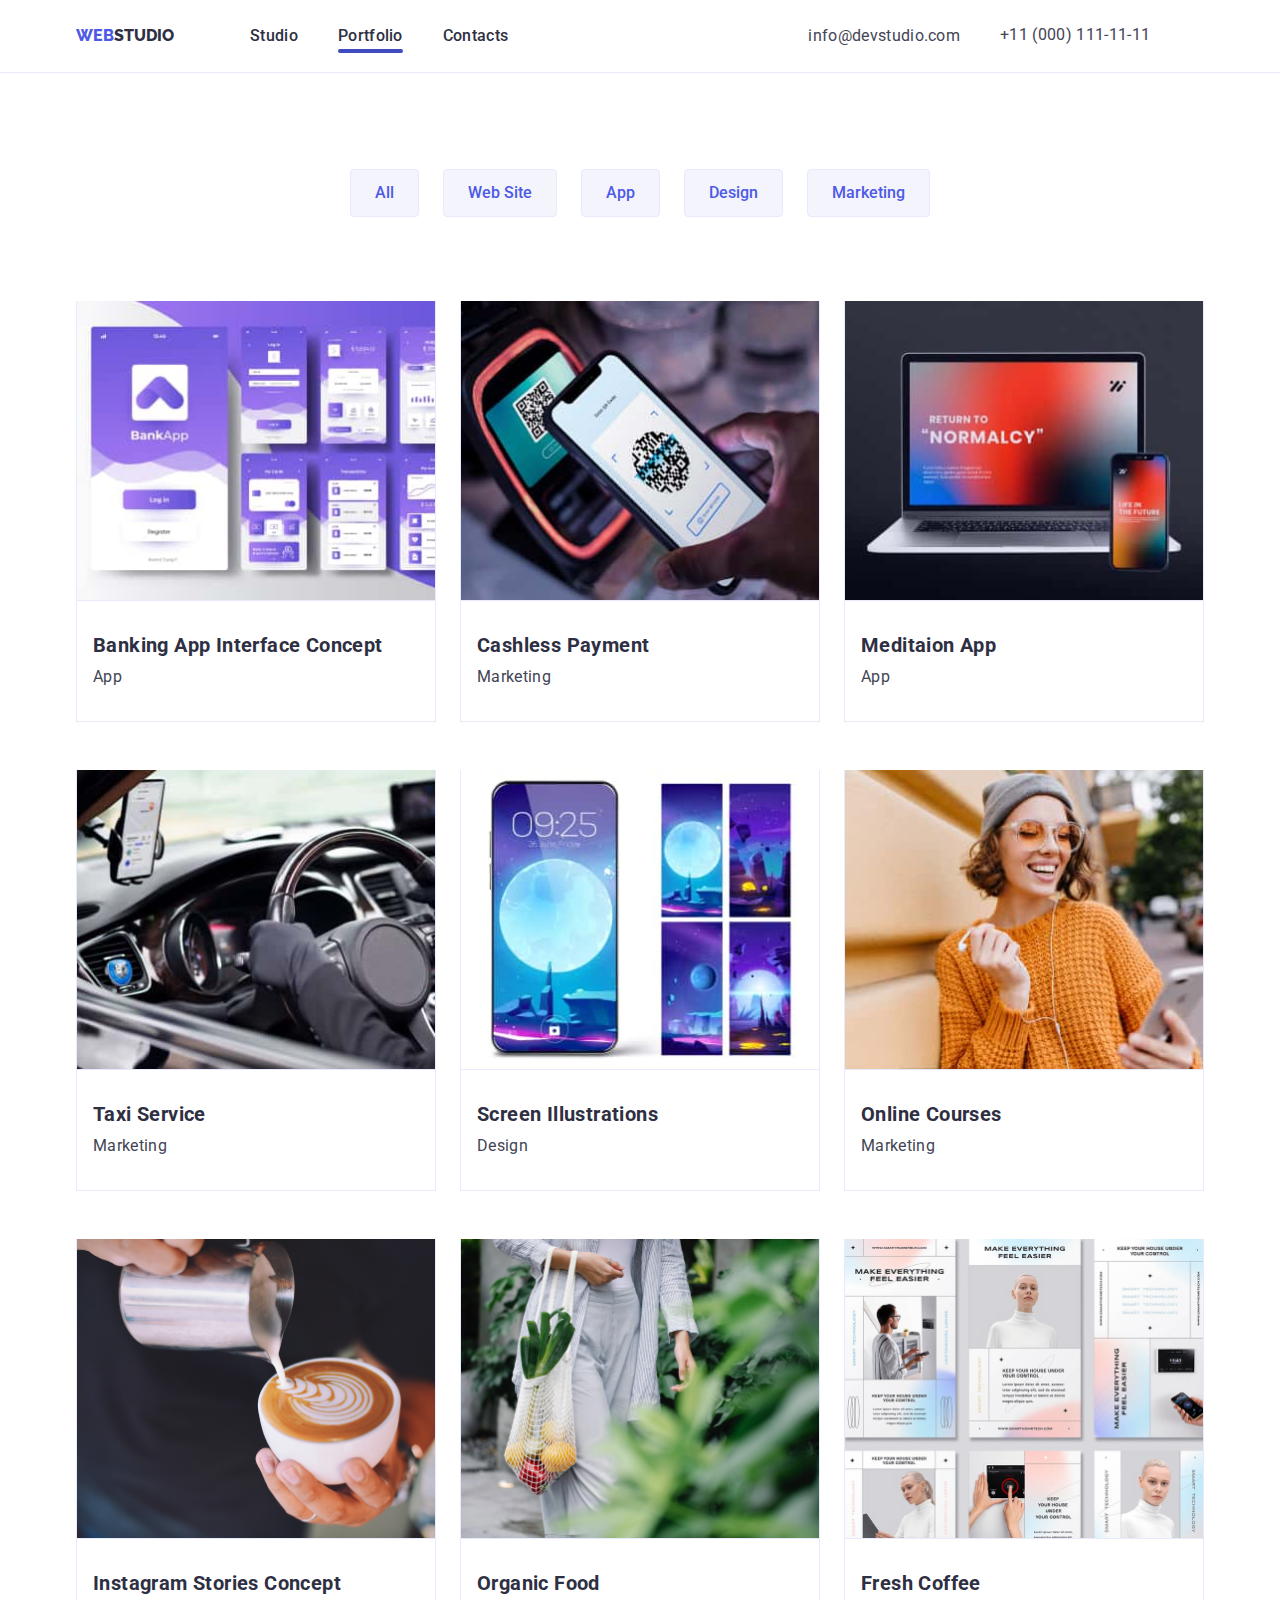
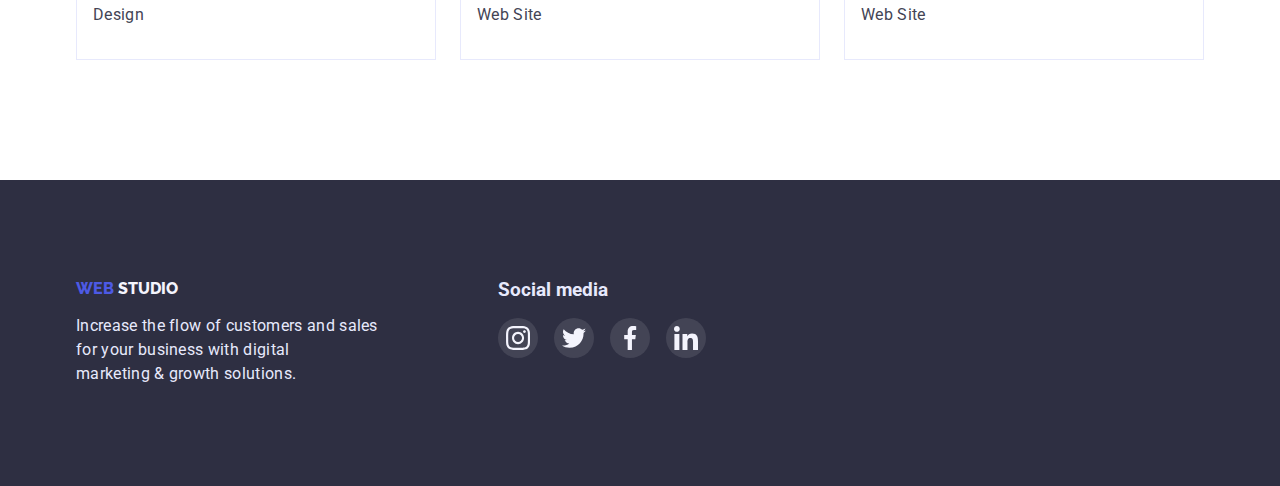
==== portfolio.html @ efa9cd20 "update goit-markup-hw-06" ====
<!DOCTYPE html>
<html lang="en">
<head>
    <meta charset="UTF-8">
    <meta http-equiv="X-UA-Compatible" content="IE=edge">
    <meta name="viewport" content="width=device-width, initial-scale=1.0">
    <title>Portfolio</title>
    <link
    rel="stylesheet"
    href="https://cdnjs.cloudflare.com/ajax/libs/modern-normalize/1.0.0/modern-normalize.min.css">
    <link rel="preconnect" href="https://fonts.googleapis.com">
<link rel="preconnect" href="https://fonts.gstatic.com" crossorigin>
<link href="https://fonts.googleapis.com/css2?family=Raleway:wght@800&
family=Roboto:wght@400;500;700;900&display=swap" 
rel="stylesheet">
<link rel="stylesheet" href="./css/styles.css">
</head>
<body>
  <!--Site header-->
    <header class="header-style">
      <div class="container header-container">
    <nav class="navigation">
    <a href="./index.html" class="logo link"><span class="logo-item">WEB</span>STUDIO</a>
    <ul class="menu list">
      <li class="menu-item"><a href="./index.html" class="link">Studio</a> </li>
      <li class="menu-item current"><a href="./portfolio.html" class="link">Portfolio</a></li>
      <li class="menu-item"><a href="" class="link">Contacts</a></li>
    </nav>
  </ul>
  <address><ul class="list contacts-list">
    <li><a class="link mail text" href="mailto:info@devstudio.com">info@devstudio.com</a></li>
      <li><a class="phone-number link" href="tel:+110001111111">+11 (000) 111-11-11</a></li>
   </ul></address>
  </div>
  </header>
<main>
  <section class="portfolio-container">
    <div class="container">
    <!--Buttons-->
    <ul class="list portfolio-btn">
      <li><button type="button" class="btn filter-btn">All</button></li>
      <li><button type="button" class="btn filter-btn">Web Site</button></li>
      <li><button type="button" class="btn filter-btn">App</button></li>
      <li><button type="button" class="btn filter-btn">Design</button></li>
      <li><button type="button" class="btn filter-btn">Marketing</button></li>
    </ul>
    <!--Our Projects-->
    <ul class="list projects-list">
      <li class="projects-item"><a class="projects-link link" href="">
        <div class="projects-cover-wrap">
        <img class="projects-img" src=".\images\portfolioimg1.jpg" alt="Our-Portfolio-1" width="360px" height="300px">
        <p class="projects-cover-text">14 Stylish and User-Friendly App Design Concepts · Task Manager App · Calorie Tracker App ·  
          Exotic Fruit Ecommerce App ·  Cloud Storage App</p>
        </div>
       <div class="projects-side-text"><h3 class="third-title">Banking App Interface Concept</h3><p class="text">App</p></div></a></li>
      
       <li class="projects-item"><a class="projects-link link" href=""><div class="projects-cover-wrap">
       <img class="projects-img" src=".\images\portfolioimg2.jpg" alt="Our-Portfolio-2" wight="360px" height="300px">
       <p class="projects-cover-text">14 Stylish and User-Friendly App Design Concepts
        · Task Manager App · Calorie Tracker App · Exotic Fruit Ecommerce App ·  Cloud Storage App</p>
      </div>
        <div class="projects-side-text"><h3 class="third-title">Cashless Payment</h3><p class="text">Marketing</p></div></a></li>
      
        <li class="projects-item"><a class="projects-link link" href=""><div class="projects-cover-wrap">
       <img class="projects-img" src=".\images\portfolioimg3.jpg" alt="Our-Portfolio-3" wight="360px" height="300px">
       <p class="projects-cover-text">14 Stylish and User-Friendly App Design Concepts
        · Task Manager App · Calorie Tracker App · Exotic Fruit Ecommerce App ·  Cloud Storage App</p>
      </div>
        <div class="projects-side-text"><h3 class="third-title">Meditaion App</h3><p class="text">App</p></div></a></li>
      
        <li class="projects-item"><a class="projects-link link" href=""><div class="projects-cover-wrap">
       <img class="projects-img" src=".\images\portfolioimg4.jpg" alt="Our-Portfolio-4" wight="360px" height="300px">
       <p class="projects-cover-text">14 Stylish and User-Friendly App Design Concepts
        · Task Manager App · Calorie Tracker App · Exotic Fruit Ecommerce App ·  Cloud Storage App</p>
      </div>
        <div class="projects-side-text"><h3 class="third-title">Taxi Service</h3><p class="text">Marketing</p></div></a></li>
      
        <li class="projects-item"><a class="projects-link link" href=""><div class="projects-cover-wrap">
       <img class="projects-img" src=".\images\portfolioimg5.jpg" alt="Our-Portfolio-5" wight="360px" height="300px">
       <p class="projects-cover-text">14 Stylish and User-Friendly App Design Concepts
        · Task Manager App · Calorie Tracker App ·   Exotic Fruit Ecommerce App ·  Cloud Storage App</p>
      </div>
        <div class="projects-side-text"><h3 class="third-title">Screen Illustrations</h3><p class="text">Design</p></div></a></li>
      
        <li class="projects-item"><a class="projects-link link" href=""><div class="projects-cover-wrap">
       <img class="projects-img" src=".\images\portfolioimg6.jpg" alt="Our-Portfolio-6" wight="360px" height="300px">
       <p class="projects-cover-text">14 Stylish and User-Friendly App Design Concepts
        · Task Manager App · Calorie Tracker App · Exotic Fruit Ecommerce App ·  Cloud Storage App</p>
      </div>
        <div class="projects-side-text"><h3 class="third-title">Online Courses</h3><p class="text">Marketing</p></div></a></li>
      
        <li class="projects-item"><a class="projects-link link" href=""><div class="projects-cover-wrap">
          <img class="projects-img" src=".\images\portfolioimg7.jpg" alt="Our-Portfolio-7" wight="360px" height="300px">
          <p class="projects-cover-text">14 Stylish and User-Friendly App Design Concepts
            · Task Manager App · Calorie Tracker App · Exotic Fruit Ecommerce App ·  Cloud Storage App</p>
          </div>
        <div class="projects-side-text"><h3 class="third-title">Instagram Stories Concept</h3><p class="text">Design</p></div></a></li>
      
        <li class="projects-item"><a class="projects-link link" href=""><div class="projects-cover-wrap">
          <img class="projects-img" src=".\images\portfolioimg8.jpg" alt="Our-Portfolio-8" wight="360px" height="300px">
          <p class="projects-cover-text">14 Stylish and User-Friendly App Design Concepts
            · Task Manager App · Calorie Tracker App · Exotic Fruit Ecommerce App · Cloud Storage App</p>
          </div>
       <div class="projects-side-text"><h3 class="third-title">Organic Food</h3><p class="text">Web Site</p></div></a></li>
      
       <li class="projects-item"><a class="projects-link link" href=""><div class="projects-cover-wrap">
          <img class="projects-img" src=".\images\portfolioimg9.jpg" alt="Our-Portfolio-9" wight="360px" height="300px">
          <p class="projects-cover-text">14 Stylish and User-Friendly App Design Concepts
            · Task Manager App · Calorie Tracker App · Exotic Fruit Ecommerce App · Cloud Storage App</p>
          </div>
        <div class="projects-side-text"><h3 class="third-title">Fresh Coffee</h3><p class="text">Web Site</p></div></a></li>
    </ul>
  </div>
  </section>
</main>
<!--Site Footer-->
<footer class="footer-container">
  <div class="container">
    <div class="footer-content">
    <div class="footer-info">
  <a class="logo link" href="./index.html"><span class="logo-item">WEB</span>
    <span class="logo-second-item">STUDIO</span></a>
  <p class="text">Increase the flow of customers and sales</br>
    for your business with digital</br> marketing & growth solutions.</p>
  </div>
    <div class="foot-soc-container">
    <h3 class="foot-soc-title">Social media</h3>
    <ul class="foot-soc-list list">
      <li class="foot-soc-item">
        <a class="foot-soc-link link" href="">
          <svg class="foot-soc-icon" width="24" height="24">
            <use href="./images/symbol-defs.svg#icon-instagram-2"></use>
          </svg>
        </a>
      </li>
      <li class="foot-soc-item">
        <a class="foot-soc-link link" href="">
          <svg class="foot-soc-icon" width="24" height="24">
            <use href="./images/symbol-defs.svg#icon-twitter-1-1"></use>
          </svg>
        </a>
      </li>
      <li class="foot-soc-item">
        <a class="foot-soc-link link" href="">
          <svg class="foot-soc-icon" width="24" height="24">
            <use href="./images/symbol-defs.svg#icon-facebook-1-1"></use>
          </svg>
        </a>
      </li>
      <li class="foot-soc-item">
        <a class="foot-soc-link link" href="">
          <svg class="foot-soc-icon" width="24" height="24">
            <use href="./images/symbol-defs.svg#icon-linkedin-1-1"></use>
          </svg>
        </a>
      </li>
    </ul>
  </div>
</div>
  </div>
</footer>
</body>
  </html>
---- css/styles.css ----
:root {
  --text-color: #434455;
  --main-color: #2e2f42;
  --btn-hover-color: #4d5ae5;
}
body {
  font-family: "Roboto", "Raleway", sans-serif;
  color: var(--main-color);
}
h1 {
  margin: 0px auto;
}
h2 {
  margin: 0px auto;
}
h3 {
  margin: 0px auto;
}
ul {
  margin: 0px auto;
}
.link {
  text-decoration: none;
  color: var(--main-color);
  font-style: normal;
  transition-property:color;
  transition-duration:250ms;
  transition-timing-function:cubic-bezier(0.4, 0, 0.2, 1);
}
.link:hover,
.link:focus {
  color: #404bbf;
}
.list {
  list-style: none;
}

/*Site Header*/
.container {
  width: 1158px;
  padding-left: 15px;
  padding-right: 15px;
  margin: 0px auto;
}
.header-container {
  display: flex;
  padding-top: 24px;
  padding-bottom: 24px;
}
.header-style {
  border-bottom: 1px solid #e7e9fc;
}
.navigation {
  display: flex;
  align-items: center;
}
.logo {
  margin-right: 76px;
  font-family: "Raleway";
  font-weight: 800;
}
.logo-item {
  color: var(--btn-hover-color);
}
.menu {
  padding: 0;
  display: flex;
  gap: 40px;
}
.menu-item {
  font-weight: 500;
  font-size: 16px;
  line-height: 1.33;
  letter-spacing: 0.02em;
  position: relative;
}
.menu-item.current::after{
  content:'';
  position: absolute;
  left: 0;
  top: 24px;
  width:100%;
  height:4px; 
  background-color: #404BBF;
  border-radius: 2px;
}

.contacts-list {
  font-weight: 400;
  display: flex;
  flex-direction: row;
  padding-left: 300px;
  gap: 40px;
}
.phone-number {
  display: flex;
  font-weight: 400;
  font-size: 16px;
  line-height: 1.33;
  letter-spacing: 0.02em;
  color: var(--text-color);
}
.mail {
  display: flex;
  color: var(--text-color);
}
.btn {
  font-family: inherit;
  font-weight: 500;
  display: flex;
  flex-direction: row;
  justify-content: center;
  align-items: center;
  padding: 12px 24px;
  height: 48px;
  background: #f4f4fd;
  border: 1px solid #e7e9fc;
  border-radius: 4px;
  color: #4d5ae5;
  cursor: pointer;
  transition-property: border-color, 
  background-color,color;
  transition-duration:250ms;
  transition-timing-function:cubic-bezier(0.4, 0, 0.2, 1) ;
}
.btn:is(:hover, :focus){
  border-color: transparent;
  color: #ffffff;
  background-color: var(--btn-hover-color);
}
.main-container {
  width: 1440px;
  padding-top: 188px;
  padding-bottom: 188px;
  margin: 0px auto;
  text-align: center;
  background-image: linear-gradient(
      rgba(46, 47, 66, 0.7),
      rgba(46, 47, 66, 0.7)
    ),
    url(../images/people-office-1.jpg);
  background-repeat: no-repeat;
  background-position: center;
  background-size: cover, cover;
}
.main-title {
  font-size: 56px;
  line-height: 1.07;
  letter-spacing: 0.02em;
  max-width: 496px;
  margin-bottom: 64px;
  color: #ffffff;
}
.main-btn {
  display: block;
  margin: 0px auto;
  background: var(--btn-hover-color);
  color: #ffffff;
  border-color: transparent;
}
.main-btn:is(:hover, :focus) {
  background: #404bbf;
}
.second-title {
  font-size: 36px;
  line-height: 1.11;
  letter-spacing: 0.02em;
}
.third-title {
  font-size: 20px;
  line-height: 1.2;
  letter-spacing: 0.02em;
}
.descr-container {
  padding-top: 120px;
  padding-bottom: 120px;
}
.descr {
  display: flex;
  align-items: center;
  justify-items: center;
  gap: 24px;
  padding: 0;
}
.descr-item {
  width: 264px;
}
.desr-icon-list {
  display: flex;
  padding-left: 0px;
  margin-bottom: 8px;
  gap: 24px;
}
.thumb {
  width: 264px;
  height: 112px;
  display: flex;
  margin: 0px auto;
  margin-bottom: 8px;
  justify-content: center;
  align-items: center;
  background-color: #f4f4fd;
  border-radius: 4px;
}
.descr-item .text {
  margin-top: 8px;
  margin-bottom: 0;
}
.skills-container {
  padding-left: 0px;
  padding-right: 0px;
  padding-bottom: 120px;
}
.skills-title {
  width: 323px;
  text-align: center;
  letter-spacing: 0.02em;
}
.skills {
  padding: 0;
  display: flex;
  gap: 24px;
  margin-top: 72px;
}
.skills-item {
  width: 360px;
  height: 300px;
}
.team-container {
  padding: 0;
  padding-top: 120px;
  padding-bottom: 120px;
  margin: 0 auto;
  background-color: #f4f4fd;
}
.team-container .container {
  width: 1440px;
  margin: 0 auto;
}
.team-title {
  display: flex;
  text-align: center;
  letter-spacing: 0.02em;
  width: 163px;
}
.our-team {
  display: inline-block;
  padding-top: 32px;
  padding-bottom: 32px;
}
.team-list {
  display: flex;
  margin-top: 72px;
  padding-left: 0px;
  text-align: center;
  justify-content: center;
  gap: 24px;
}
.team-item {
  width: 264px;
  display: block;
  flex-wrap: nowrap;
  background-color: #ffffff;
  box-shadow: 0px 1px 6px rgba(46, 47, 66, 0.08),
    0px 1px 1px rgba(46, 47, 66, 0.16), 0px 2px 1px rgba(46, 47, 66, 0.08);
}
.team-name {
  text-align: center;
}
.team-work {
  margin: 0;
  margin-top: 8px;
  text-align: center;
}
.team-soc-list {
  display: flex;
  margin: 0 auto;
  margin-top: 8px;
  padding-left: 16px;
  padding-right: 16px;
  justify-content: center;
  gap: 24px;
}
.team-soc-item {
  display: inline-block;
  width: 40px;
  height: 40px;
}
.team-soc-link {
  width: 100%;
  height: 100%;
  border-radius: 50%;
  display: flex;
  justify-content: center;
  align-items: center;
  background-color: #4d5ae5;
  transition-property:background-color;
  transition-duration:250ms;
  transition-timing-function:cubic-bezier(0.4, 0, 0.2, 1);
}
.team-soc-link:is(:hover, :focus) {
  background-color: rgba(64, 75, 191, 1);
}
.team-soc-icon {
  fill: #f4f4fd;
}
/*Our customers*/
.customers-container {
  padding: 0;
  padding-top: 120px;
  padding-bottom: 120px;
}
.customers-title {
  display: flex;
  text-align: center;
  letter-spacing: 0.02em;
  width: 183px;
  margin: 0 auto;
  margin-bottom: 72px;
}
.customers-list {
  display: flex;
  margin: 0 auto;
  padding: 0px;
  justify-content: center;
  gap: 24px;
}
.customer-link{
  width: 168px;
  height: 88px;
  display: flex;
  margin: 0px auto;
  justify-content: center;
  align-items: center;
  border: 1px solid #8e8f99;
  border-radius: 4px;
  cursor: pointer; 
  transition-property:border;
  transition-duration:250ms;
  transition-timing-function:cubic-bezier(0.4, 0, 0.2, 1);
}
.customer-icon {
  fill: #AFB1B8;
  transition-property:fill;
  transition-duration:250ms;
  transition-timing-function:cubic-bezier(0.4, 0, 0.2, 1);
}
.customer-link:hover, 
.customer-link:focus {
  border: 1px solid #404BBF ;
} 
.customer-link:hover .customer-icon, 
.customer-link:focus .customer-icon {
  fill: #404BBF;
} 

.text { 
  font-weight: 400;
  font-size: 16px;
  line-height: 1.5;
  letter-spacing: 0.02em;
  color: var(--text-color);
}
.portfolio-container {
  padding-top: 96px;
  padding-bottom: 120px;
}
.portfolio-btn {
  font-family: "Roboto";
  font-weight: 500;
  font-size: 16px;
  line-height: 1.5;
  letter-spacing: 0.04em;
  display: flex;
  flex-direction: row;
  justify-content: center;
  align-items: center;
  gap: 24px;
  margin-bottom: 84px;
  padding-left: 0px;
  padding-right: 0px;
}
.filter-btn:is(:hover, :focus) {
  cursor: pointer;
  box-shadow: 0px 4px 4px rgba(0, 0, 0, 0.15);
  border-color: transparent;
}
.projects-list {
  padding-left: 0px;
  padding-right: 0px;
  display: flex;
  flex-wrap: wrap;
  column-gap: 24px;
  row-gap: 48px;
}
.projects-list .text {
  margin-bottom: 0px;
  margin-top: 8px;
}
.projects-item {
  width: 360px;
  flex-basis: calc((100% - 24px) / 4);
}
.projects-link {
  display: block;
  transition-property:box-shadow,color;
  transition-duration:250ms;
  transition-timing-function:cubic-bezier(0.4, 0, 0.2, 1);
}
.projects-link:is(:hover, :focus) {
  cursor: pointer;
  box-shadow: 0px 1px 6px rgba(46, 47, 66, 0.08),
    0px 1px 1px rgba(46, 47, 66, 0.16), 0px 2px 1px rgba(46, 47, 66, 0.08);
  color: var(--text-color);
}
.projects-cover-wrap{
  position: relative;
  width: 360px;
  height: 300px;
 overflow: hidden;
}
.projects-cover-text{
  position: absolute;
  top: 0;
  font-size: 16px;
  font-weight: 400;
  line-height: 1.5;
  letter-spacing: 0.02em;
  color:#F4F4FD;
  background-color:var(--btn-hover-color);
  padding: 40px 32px 164px 32px;
  margin: 0 auto;
  transform: translateY(100%);
  transition-property:transform;
  transition-duration:250ms;
  transition-timing-function:cubic-bezier(0.4, 0, 0.2, 1);
}
.projects-link:is(:hover, :focus) .projects-cover-text{
  transform: translateY(0);
}
.projects-img {
  width: 360px;
  height: 300px;
  display: block;
  border-left: 1px solid #e7e9fc;
  border-right: 1px solid #e7e9fc;
  border-bottom: 1px solid #e7e9fc;
}
.projects-side-text {
  padding: 32px 16px 32px 16px;
  border-left: 1px solid #e7e9fc;
  border-right: 1px solid #e7e9fc;
  border-bottom: 1px solid #e7e9fc;
  gap: 8px;
}
.footer-container {
  display: flex;
  margin: 0 auto;
  padding-top: 100px;
  padding-bottom: 100px;
  background-color: #2e2f42;
  background-size: cover;
  gap: 120px;
}
.footer-content {
  display: flex;
}
footer .text {
  margin-bottom: 0px;
  color: #e7e9fc;
}
.footer-info {
  display: block;
}
.logo-second-item {
  color: #f4f4fd;
}
.foot-soc-container {
  display: block;
  margin-left: 120px;
}
.foot-soc-title {
  color: #e7e9fc;
  margin-left: 0px;
  margin-right: 0px;
}
.foot-soc-list {
  display: flex;
  margin-left: 0px;
  margin-right: 0px;
  margin-top: 16px;
  padding-left: 0px;
  gap: 16px;
}
.foot-soc-item {
  display: inline-block;
  width: 40px;
  height: 40px;
}
.foot-soc-link {
  width: 100%;
  height: 100%;
  border-radius: 50%;
  display: flex;
  justify-content: center;
  align-items: center;
  background-color: rgba(255, 255, 255, 0.1);
  transition-property:background-color;
  transition-duration:250ms;
  transition-timing-function:cubic-bezier(0.4, 0, 0.2, 1);
}
.foot-soc-link:is(:hover, :focus) {
  background-color: rgba(49, 208, 170, 1);
}
.backdrop{
  position: fixed;
  top: 0;
  width: 100%;
  height: 100%;
  background-color: rgba(46, 47, 66, 0.4);
  transition: opacity 250ms linear,visibility 250ms linear ;
}
.modal{
  position: absolute;
  top: 50%;
  left:50%;
  transform: translate(-50%, -50%) scale(1) rotate(0);
  width: 408px;
  min-height:576px;
  background-color:#FCFCFC;
  border-radius: 4px;
  padding: 24px;
  transition: transform 250ms linear;
}
.modal-button{
  width: 24px;
  height: 24px;
  background-color:#E7E9FC;
  border: 1px solid rgba(0, 0, 0, 0.1);
  border-radius: 50%;
  display: flex;
  align-items: center;
  justify-content: center;
  margin-left: auto;
}
.backdrop.is-hidden .modal{
  transform: translate(-50%, -50%) scale(0) rotate(-360deg);
}
.is-hidden{
  opacity: 0;
  visibility: hidden;
  pointer-events: none;
}
.visually-hidden {
  position: absolute;
  width: 1px;
  height: 1px;
  margin: -1px;
  border: 0;
  padding: 0;
  white-space: nowrap;
  clip-path: inset(100%);
  clip: rect(0 0 0 0);
  overflow: hidden;
}
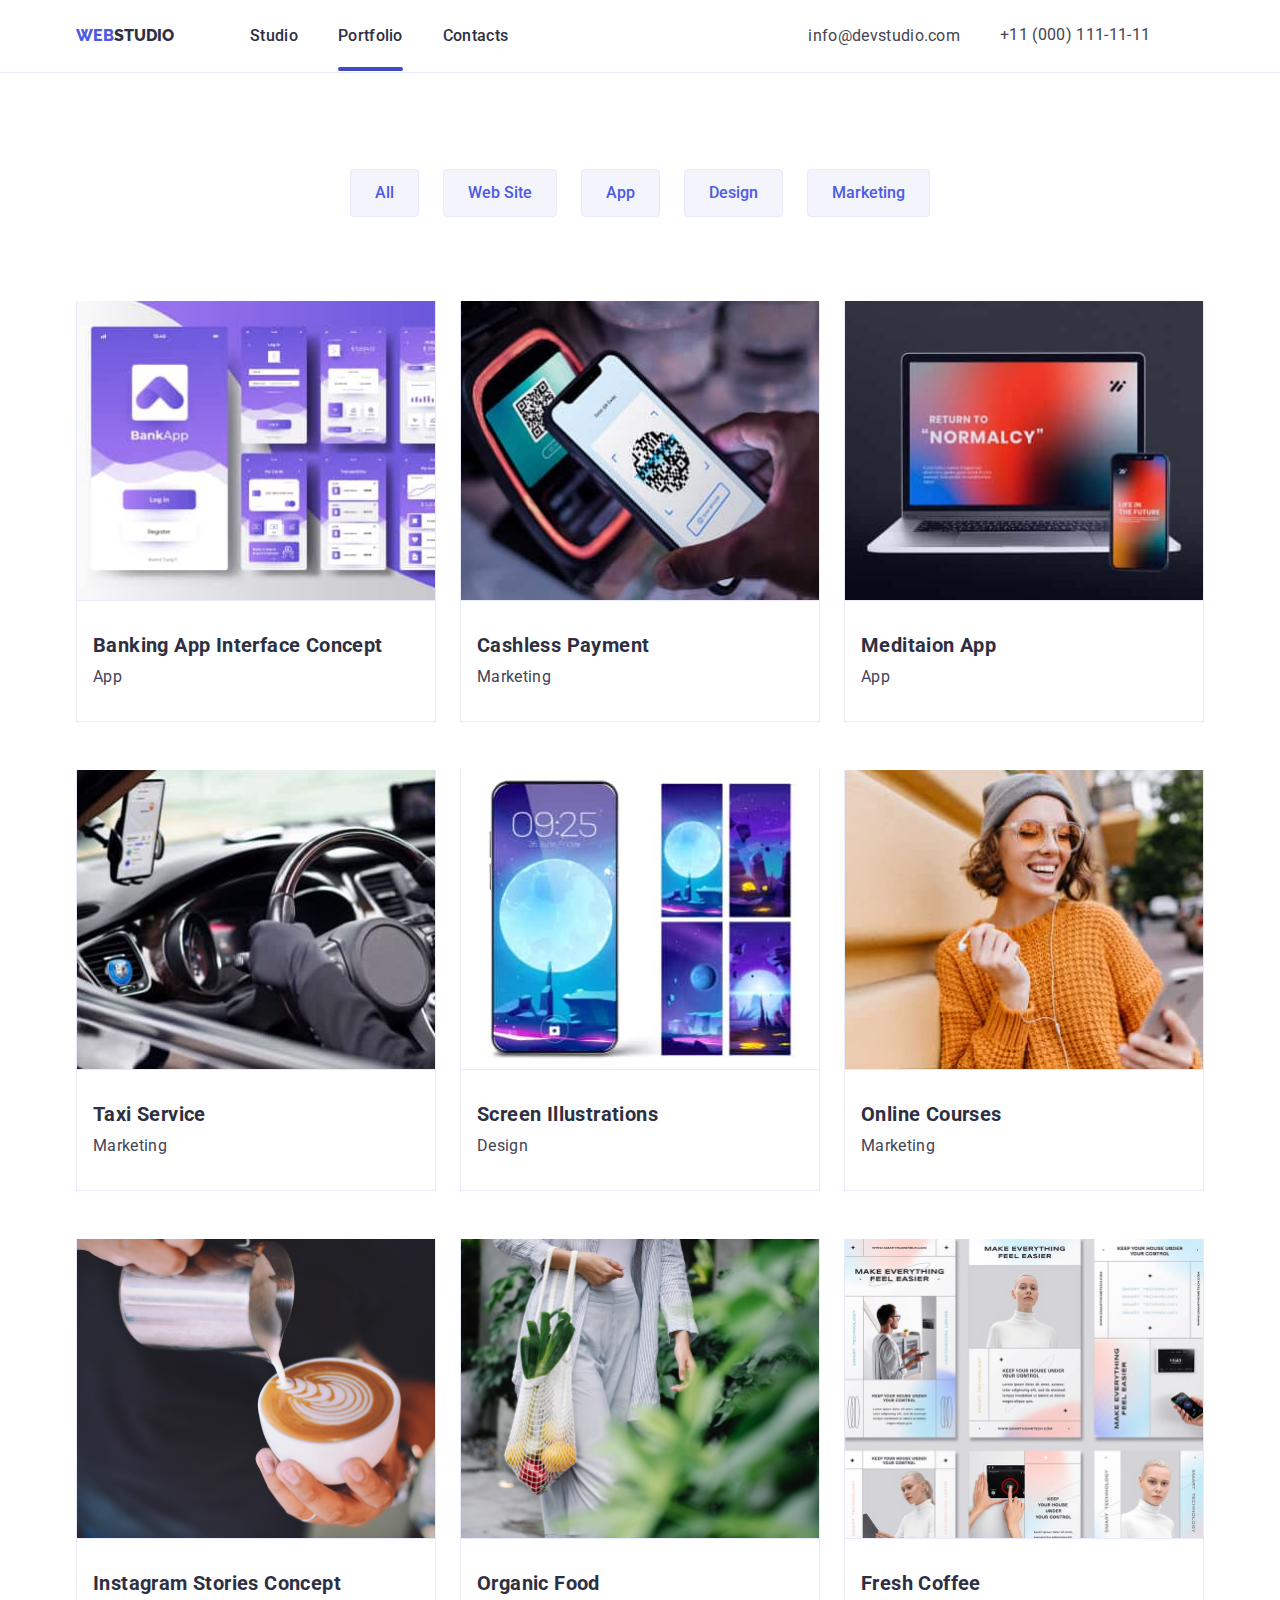
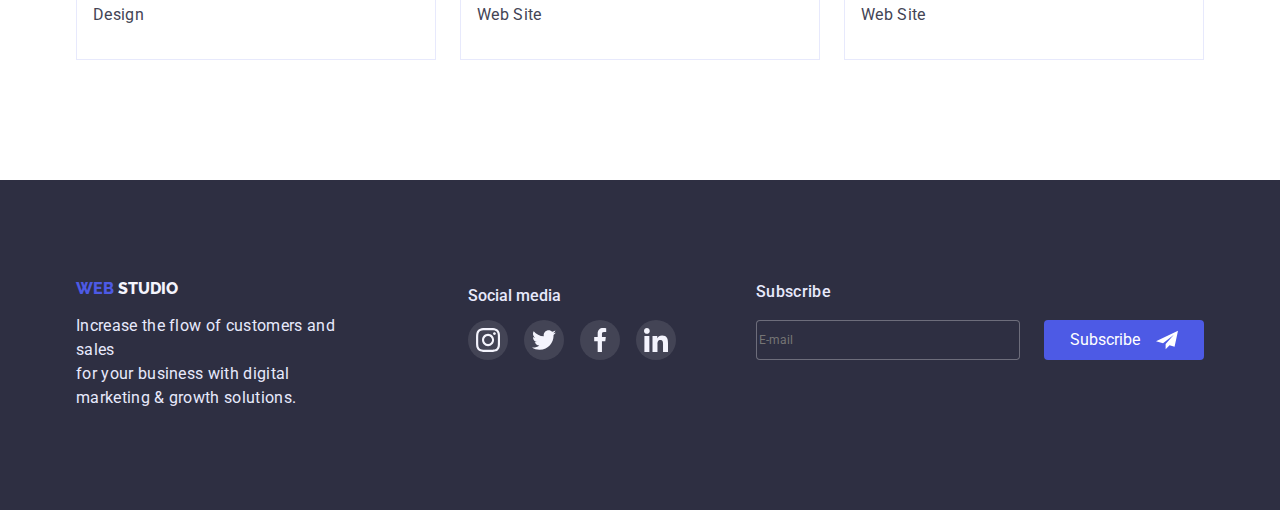
==== commit 7e304247: "update goit-markup-hw-06" ====
--- a/portfolio.html
+++ b/portfolio.html
@@ -156,6 +156,23 @@
       </li>
     </ul>
   </div>
+  <form class="footer-form">
+    <div class="footer-field">
+      <label class="footer-label" for="user-subscribe">Subscribe</label>
+      <div class="footer-input-wrap">
+      <input type="email" 
+      class="footer-input"  
+      name="user-subscribe"
+      id="user-subscribe"
+      placeholder="E-mail"
+      >
+      <button type="submit" class="main-btn footer-btn">Subscribe 
+        <svg class="footer-icon" width="24px" height="24px" >
+          <use href="./images/symbol-defs.svg#icon-Frame-3"></use>
+        </svg>
+      </div>
+      </div>
+      </form>
 </div>
   </div>
 </footer>
--- a/css/styles.css
+++ b/css/styles.css
@@ -23,9 +23,9 @@
   text-decoration: none;
   color: var(--main-color);
   font-style: normal;
-  transition-property:color;
-  transition-duration:250ms;
-  transition-timing-function:cubic-bezier(0.4, 0, 0.2, 1);
+  transition-property: color;
+  transition-duration: 250ms;
+  transition-timing-function: cubic-bezier(0.4, 0, 0.2, 1);
 }
 .link:hover,
 .link:focus {
@@ -74,14 +74,14 @@
   letter-spacing: 0.02em;
   position: relative;
 }
-.menu-item.current::after{
-  content:'';
+.menu-item.current::after {
+  content: "";
   position: absolute;
   left: 0;
-  top: 24px;
-  width:100%;
-  height:4px; 
-  background-color: #404BBF;
+  top: 42px;
+  width: 100%;
+  height: 4px;
+  background-color: #404bbf;
   border-radius: 2px;
 }
 
@@ -118,12 +118,11 @@
   border-radius: 4px;
   color: #4d5ae5;
   cursor: pointer;
-  transition-property: border-color, 
-  background-color,color;
-  transition-duration:250ms;
-  transition-timing-function:cubic-bezier(0.4, 0, 0.2, 1) ;
-}
-.btn:is(:hover, :focus){
+  transition-property: border-color, background-color, color;
+  transition-duration: 250ms;
+  transition-timing-function: cubic-bezier(0.4, 0, 0.2, 1);
+}
+.btn:is(:hover, :focus) {
   border-color: transparent;
   color: #ffffff;
   background-color: var(--btn-hover-color);
@@ -294,9 +293,9 @@
   justify-content: center;
   align-items: center;
   background-color: #4d5ae5;
-  transition-property:background-color;
-  transition-duration:250ms;
-  transition-timing-function:cubic-bezier(0.4, 0, 0.2, 1);
+  transition-property: background-color;
+  transition-duration: 250ms;
+  transition-timing-function: cubic-bezier(0.4, 0, 0.2, 1);
 }
 .team-soc-link:is(:hover, :focus) {
   background-color: rgba(64, 75, 191, 1);
@@ -325,7 +324,7 @@
   justify-content: center;
   gap: 24px;
 }
-.customer-link{
+.customer-link {
   width: 168px;
   height: 88px;
   display: flex;
@@ -334,27 +333,27 @@
   align-items: center;
   border: 1px solid #8e8f99;
   border-radius: 4px;
-  cursor: pointer; 
-  transition-property:border;
-  transition-duration:250ms;
-  transition-timing-function:cubic-bezier(0.4, 0, 0.2, 1);
+  cursor: pointer;
+  transition-property: border;
+  transition-duration: 250ms;
+  transition-timing-function: cubic-bezier(0.4, 0, 0.2, 1);
 }
 .customer-icon {
-  fill: #AFB1B8;
-  transition-property:fill;
-  transition-duration:250ms;
-  transition-timing-function:cubic-bezier(0.4, 0, 0.2, 1);
-}
-.customer-link:hover, 
+  fill: #afb1b8;
+  transition-property: fill;
+  transition-duration: 250ms;
+  transition-timing-function: cubic-bezier(0.4, 0, 0.2, 1);
+}
+.customer-link:hover,
 .customer-link:focus {
-  border: 1px solid #404BBF ;
-} 
-.customer-link:hover .customer-icon, 
+  border: 1px solid #404bbf;
+}
+.customer-link:hover .customer-icon,
 .customer-link:focus .customer-icon {
-  fill: #404BBF;
-} 
+  fill: #404bbf;
+}
 
-.text { 
+.text {
   font-weight: 400;
   font-size: 16px;
   line-height: 1.5;
@@ -403,9 +402,9 @@
 }
 .projects-link {
   display: block;
-  transition-property:box-shadow,color;
-  transition-duration:250ms;
-  transition-timing-function:cubic-bezier(0.4, 0, 0.2, 1);
+  transition-property: box-shadow, color;
+  transition-duration: 250ms;
+  transition-timing-function: cubic-bezier(0.4, 0, 0.2, 1);
 }
 .projects-link:is(:hover, :focus) {
   cursor: pointer;
@@ -413,29 +412,29 @@
     0px 1px 1px rgba(46, 47, 66, 0.16), 0px 2px 1px rgba(46, 47, 66, 0.08);
   color: var(--text-color);
 }
-.projects-cover-wrap{
+.projects-cover-wrap {
   position: relative;
   width: 360px;
   height: 300px;
- overflow: hidden;
-}
-.projects-cover-text{
+  overflow: hidden;
+}
+.projects-cover-text {
   position: absolute;
   top: 0;
   font-size: 16px;
   font-weight: 400;
   line-height: 1.5;
   letter-spacing: 0.02em;
-  color:#F4F4FD;
-  background-color:var(--btn-hover-color);
+  color: #f4f4fd;
+  background-color: var(--btn-hover-color);
   padding: 40px 32px 164px 32px;
   margin: 0 auto;
   transform: translateY(100%);
-  transition-property:transform;
-  transition-duration:250ms;
-  transition-timing-function:cubic-bezier(0.4, 0, 0.2, 1);
-}
-.projects-link:is(:hover, :focus) .projects-cover-text{
+  transition-property: transform;
+  transition-duration: 250ms;
+  transition-timing-function: cubic-bezier(0.4, 0, 0.2, 1);
+}
+.projects-link:is(:hover, :focus) .projects-cover-text {
   transform: translateY(0);
 }
 .projects-img {
@@ -480,9 +479,14 @@
   margin-left: 120px;
 }
 .foot-soc-title {
+  font-weight: 500;
+font-size: 16px;
+line-height: 2;
   color: #e7e9fc;
   margin-left: 0px;
   margin-right: 0px;
+  width: 96px;
+  height: 24px;
 }
 .foot-soc-list {
   display: flex;
@@ -505,48 +509,200 @@
   justify-content: center;
   align-items: center;
   background-color: rgba(255, 255, 255, 0.1);
-  transition-property:background-color;
-  transition-duration:250ms;
-  transition-timing-function:cubic-bezier(0.4, 0, 0.2, 1);
+  transition-property: background-color;
+  transition-duration: 250ms;
+  transition-timing-function: cubic-bezier(0.4, 0, 0.2, 1);
 }
 .foot-soc-link:is(:hover, :focus) {
   background-color: rgba(49, 208, 170, 1);
 }
-.backdrop{
+.footer-form{
+display: flex;
+}
+.footer-field{
+  margin-left:80px;
+}
+.footer-label{
+  display:flex;
+  font-weight: 500;
+  color: #e7e9fc;
+  font-size: 16px;
+  line-height: 1.5;
+  letter-spacing: 0.02em;
+ margin-bottom: 16px;
+ width: 75px;
+}
+.footer-input{
+width: 264px;
+height: 40px;
+font-weight: 400;
+font-size: 12px;
+line-height: 2;
+background: #2E2F42;
+color: #e7e9fc;
+border: 1px solid rgba(255, 255, 255, 0.3);
+border-radius: 4px;
+}
+.footer-input:focus{
+  outline: transparent;
+}
+.footer-input-wrap{
+  display: flex;
+  gap: 24px;
+}
+.footer-btn{
+display: flex;
+justify-content: center;
+align-items: center;
+padding: 8px 24px;
+gap: 16px;
+width: 160px;
+height:40px;
+border-radius: 4px;
+
+}
+.backdrop {
   position: fixed;
   top: 0;
   width: 100%;
   height: 100%;
   background-color: rgba(46, 47, 66, 0.4);
-  transition: opacity 250ms linear,visibility 250ms linear ;
-}
-.modal{
+  transition: opacity 250ms linear, visibility 250ms linear;
+}
+.modal {
   position: absolute;
   top: 50%;
-  left:50%;
+  left: 50%;
   transform: translate(-50%, -50%) scale(1) rotate(0);
   width: 408px;
-  min-height:576px;
-  background-color:#FCFCFC;
+  min-height: 576px;
+  background-color: #fcfcfc;
   border-radius: 4px;
   padding: 24px;
   transition: transform 250ms linear;
 }
-.modal-button{
+.modal-button {
   width: 24px;
   height: 24px;
-  background-color:#E7E9FC;
+  background-color: #e7e9fc;
   border: 1px solid rgba(0, 0, 0, 0.1);
   border-radius: 50%;
   display: flex;
   align-items: center;
   justify-content: center;
   margin-left: auto;
-}
-.backdrop.is-hidden .modal{
+  margin-bottom: 24px;
+  transition-property: border-color;
+  transition-duration: 250ms;
+  transition-timing-function: cubic-bezier(0.4, 0, 0.2, 1);
+}
+.modal-button:is(:hover, :focus){
+  fill: #FFFFFF;
+  background-color:#404BBF;
+}
+.modal-title {
+  font-weight: 500;
+  font-size: 16px;
+  line-height: 1.5;
+  text-align: center;
+  letter-spacing: 0.02em;
+  margin-bottom: 34px;
+}
+.modal-field {
+  margin-bottom: 8px;
+}
+.modal-input {
+  width: 100%;
+  height: 40px;
+  padding-left: 38px;
+  border: 1px solid rgba(33, 33, 33, 0.2);
+  border-radius: 4px;
+  background-color: transparent;
+  outline: transparent;
+  transition-property: border-color;
+  transition-duration: 250ms;
+  transition-timing-function: cubic-bezier(0.4, 0, 0.2, 1);
+}
+.modal-input:focus {
+  border-color: var(--btn-hover-color);
+}
+.modal-input:focus + .modal-icon {
+  fill: var(--btn-hover-color);
+}
+.input-wrap {
+  position: relative;
+}
+.modal-icon {
+  position: absolute;
+  left: 19px;
+  top: 50%;
+  transform: translateY(-50%);
+}
+.input-label {
+  display: inline-block;
+  font-weight: 400;
+  font-size: 12px;
+  line-height: 1.2;
+  letter-spacing: 0.04em;
+  color: #8e8f99;
+  margin-bottom: 4px;
+}
+.modal-comment {
+  width: 100%;
+  height: 120px;
+  border: 1px solid rgba(33, 33, 33, 0.2);
+  border-radius: 4px;
+  background-color: transparent;
+  outline: transparent;
+  font-weight: 400;
+  font-size: 12px;
+  line-height: 1.2;
+  padding: 8px 16px;
+  resize: none;
+  transition-property: border-color;
+  transition-duration: 250ms;
+  transition-timing-function: cubic-bezier(0.4, 0, 0.2, 1);
+}
+.modal-comment:focus {
+  border-color: var(--btn-hover-color);
+}
+.check-text{
+  display: flex;
+  align-items: center;
+  font-weight: 400;
+  font-size: 12px;
+  line-height: 1.2;
+  letter-spacing: 0.04em;
+  color: #8e8f99;
+}
+.check-text span{
+width: 16px;
+height: 16px;
+border: 1.25px solid #2E2F42;
+border-radius: 2px;
+margin-right: 8px;
+display: flex;
+align-items: center;
+justify-content: center;
+fill:transparent;
+}
+.input-check:checked + .check-text span{
+  border: none;
+  background-color: var(--btn-hover-color);
+  fill:#F4F4FD;
+}
+.policy-link{
+  margin-left: 2px;
+}
+.modal .main-btn {
+  width: 169px;
+  height: 56px;
+}
+
+.backdrop.is-hidden .modal {
   transform: translate(-50%, -50%) scale(0) rotate(-360deg);
 }
-.is-hidden{
+.is-hidden {
   opacity: 0;
   visibility: hidden;
   pointer-events: none;
